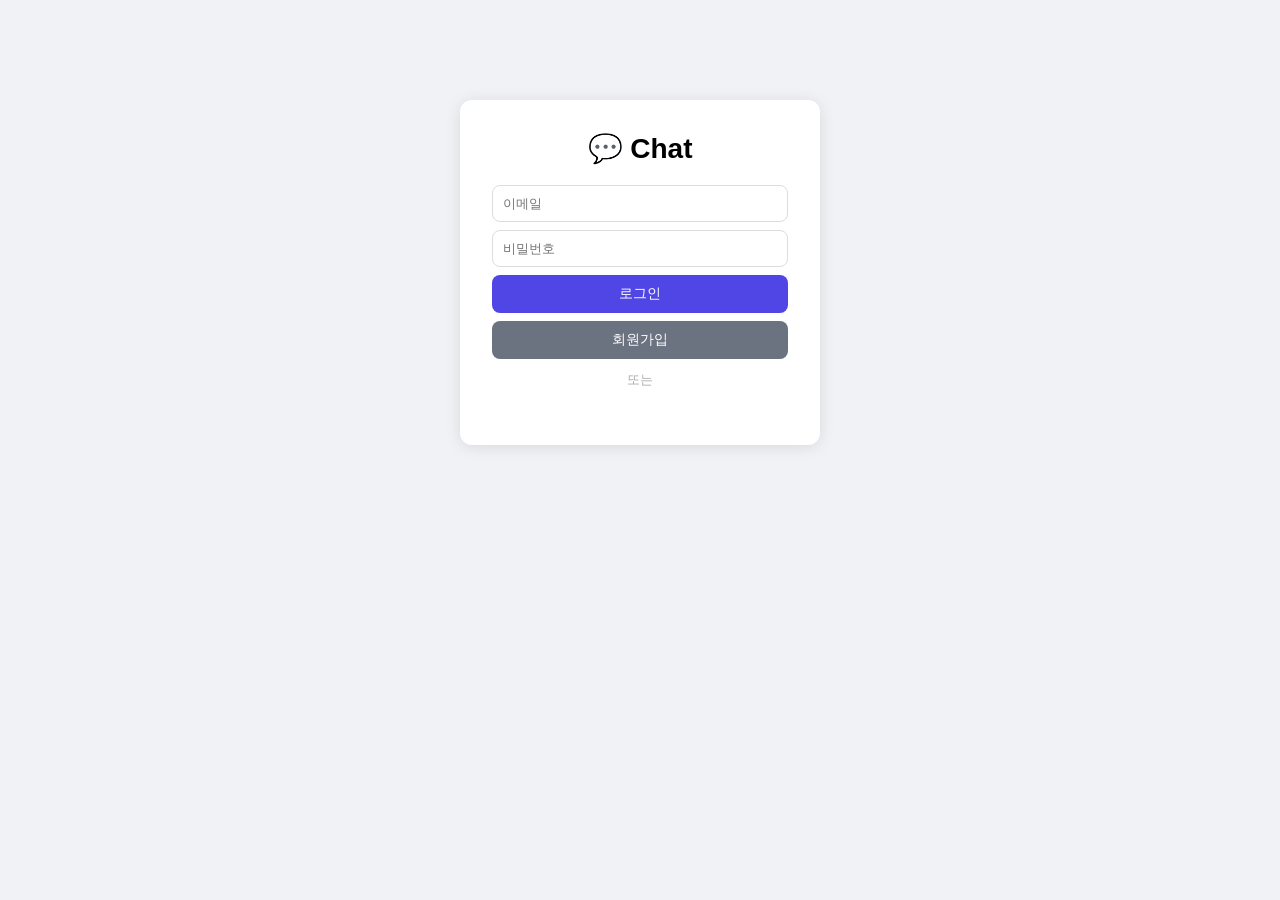
==== chat-client/index.html @ 87ee8078 "웹 oauth2.0" ====
<!DOCTYPE html>
<html lang="ko">
<head>
  <meta charset="UTF-8">
  <title>Chat — 로그인</title>
  <link rel="stylesheet" href="style.css">
  <!-- Google Identity Services SDK -->
  <script src="https://accounts.google.com/gsi/client" async defer></script>
</head>
<body>
  <div class="auth-container">
    <h1>💬 Chat</h1>

    <!-- 이메일 로그인 폼 -->
    <div class="form-group">
      <input type="email" id="email" placeholder="이메일" />
      <input type="password" id="password" placeholder="비밀번호" />
      <button id="login-btn">로그인</button>
      <button id="register-btn">회원가입</button>
    </div>

    <div class="divider">또는</div>

    <!-- Google 로그인 버튼 (SDK가 자동 렌더링) -->
    <div id="google-btn"></div>

    <p id="error-msg" class="error"></p>
  </div>

  <script type="module">
    import { emailLogin } from './js/auth.js';
    import { initGoogle } from './js/auth.js';
    import { getToken } from './js/api.js';
    import { CONFIG } from './js/config.js';

    // 이미 로그인된 경우 바로 이동
    if (getToken()) window.location.href = '/chat.html';

    // Google 초기화 — 본인 클라이언트 ID 입력
    const GOOGLE_CLIENT_ID = CONFIG.GOOGLE_CLIENT_ID;
    window.addEventListener('load', () => initGoogle(GOOGLE_CLIENT_ID));

    // 이메일 로그인
    document.getElementById('login-btn').addEventListener('click', async () => {
      const email    = document.getElementById('email').value;
      const password = document.getElementById('password').value;
      try {
        await emailLogin(email, password);
        window.location.href = '/chat.html';
      } catch (e) {
        document.getElementById('error-msg').textContent = e.message;
      }
    });

    // 회원가입
    document.getElementById('register-btn').addEventListener('click', async () => {
      const email    = document.getElementById('email').value;
      const password = document.getElementById('password').value;
      const name     = prompt('이름을 입력하세요');
      try {
        const res = await fetch('http://localhost:3000/auth/register', {
          method: 'POST',
          headers: { 'Content-Type': 'application/json' },
          body: JSON.stringify({ email, password, name }),
        });
        if (!res.ok) throw new Error('회원가입 실패');
        alert('회원가입 완료! 로그인해주세요.');
      } catch (e) {
        document.getElementById('error-msg').textContent = e.message;
      }
    });
  </script>
</body>
</html>
---- chat-client/style.css ----
/* style.css */
* { box-sizing: border-box; margin: 0; padding: 0; }
body { font-family: sans-serif; background: #f0f2f5; }

/* 로그인 */
.auth-container {
  max-width: 360px; margin: 100px auto;
  background: #fff; padding: 32px; border-radius: 12px;
  box-shadow: 0 2px 16px rgba(0,0,0,0.1);
  display: flex; flex-direction: column; align-items: center; gap: 12px;
}
.auth-container h1 { font-size: 28px; margin-bottom: 8px; }
.form-group { width: 100%; display: flex; flex-direction: column; gap: 8px; }
.form-group input  { padding: 10px; border: 1px solid #ddd; border-radius: 8px; }
.form-group button { padding: 10px; border: none; border-radius: 8px;
  background: #4f46e5; color: #fff; cursor: pointer; font-size: 14px; }
.form-group button:last-child { background: #6b7280; }
.divider { color: #aaa; font-size: 13px; }
.error { color: red; font-size: 13px; }

/* 채팅 레이아웃 */
.chat-container { display: flex; height: 100vh; }

.sidebar {
  width: 280px; background: #fff;
  border-right: 1px solid #e5e7eb;
  display: flex; flex-direction: column;
}
.sidebar-header {
  padding: 16px; display: flex;
  justify-content: space-between; align-items: center;
  border-bottom: 1px solid #e5e7eb; font-weight: bold;
}
.sidebar-header button {
  font-size: 12px; padding: 4px 8px;
  border: 1px solid #ddd; border-radius: 6px;
  background: #fff; cursor: pointer;
}
#chat-list { list-style: none; overflow-y: auto; flex: 1; }
.user-item {
  display: flex; align-items: center; gap: 10px;
  padding: 12px 16px; cursor: pointer; border-bottom: 1px solid #f3f4f6;
}
.user-item:hover { background: #f9fafb; }
.user-item p { font-size: 12px; color: #9ca3af; white-space: nowrap;
  overflow: hidden; text-overflow: ellipsis; max-width: 160px; }
.badge {
  margin-left: auto; background: #4f46e5; color: #fff;
  border-radius: 99px; padding: 2px 7px; font-size: 11px;
}

/* 온라인 점 */
.dot { width: 8px; height: 8px; border-radius: 50%; flex-shrink: 0; }
.dot.online  { background: #22c55e; }
.dot.offline { background: #d1d5db; }

/* 채팅 메인 */
.chat-main { flex: 1; display: flex; flex-direction: column; }
.chat-header {
  padding: 16px; font-weight: bold;
  border-bottom: 1px solid #e5e7eb; background: #fff;
}
.messages { flex: 1; overflow-y: auto; padding: 16px;
  display: flex; flex-direction: column; gap: 8px; }
.message {
  max-width: 60%; padding: 10px 14px;
  border-radius: 16px; font-size: 14px; line-height: 1.5;
}
.message.mine   { align-self: flex-end; background: #4f46e5; color: #fff; }
.message.theirs { align-self: flex-start; background: #fff;
  border: 1px solid #e5e7eb; color: #111; }
.input-area {
  display: flex; gap: 8px; padding: 12px;
  border-top: 1px solid #e5e7eb; background: #fff;
}
.input-area input  { flex: 1; padding: 10px; border: 1px solid #ddd;
  border-radius: 8px; outline: none; }
.input-area button { padding: 10px 18px; background: #4f46e5; color: #fff;
  border: none; border-radius: 8px; cursor: pointer; }
.input-area button:disabled { background: #d1d5db; cursor: not-allowed; }
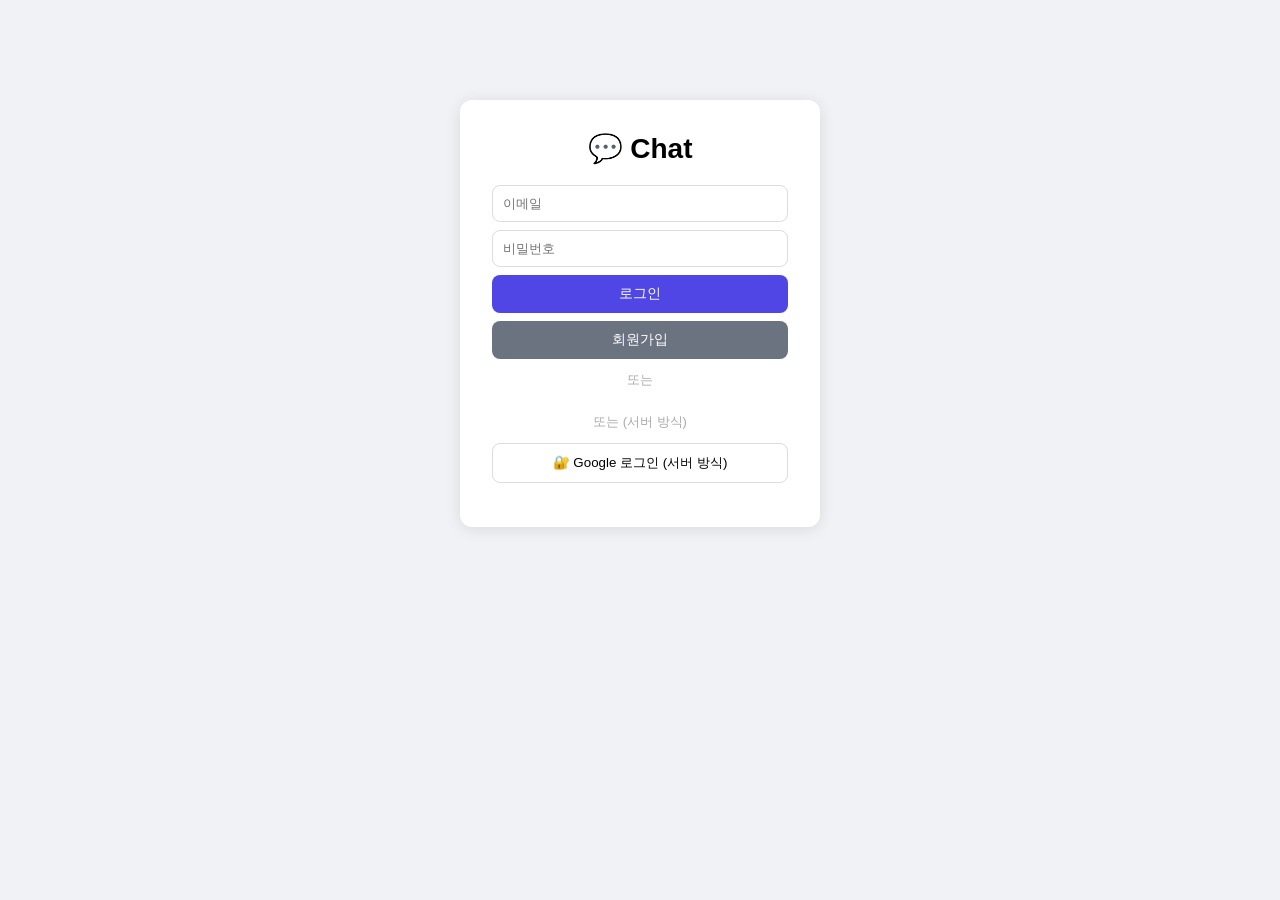
==== commit abacaf46: "feat: 채팅 Web UI 완성" ====
--- a/chat-client/index.html
+++ b/chat-client/index.html
@@ -23,6 +23,14 @@
 
     <!-- Google 로그인 버튼 (SDK가 자동 렌더링) -->
     <div id="google-btn"></div>
+
+    <div class="divider">또는 (서버 방식)</div>
+    <a href="http://localhost:3000/auth/google/login" style="width:100%">
+      <button style="width:100%; padding:10px; border:1px solid #ddd;
+          border-radius:8px; background:#fff; cursor:pointer;">
+        🔐 Google 로그인 (서버 방식)
+      </button>
+    </a>
 
     <p id="error-msg" class="error"></p>
   </div>
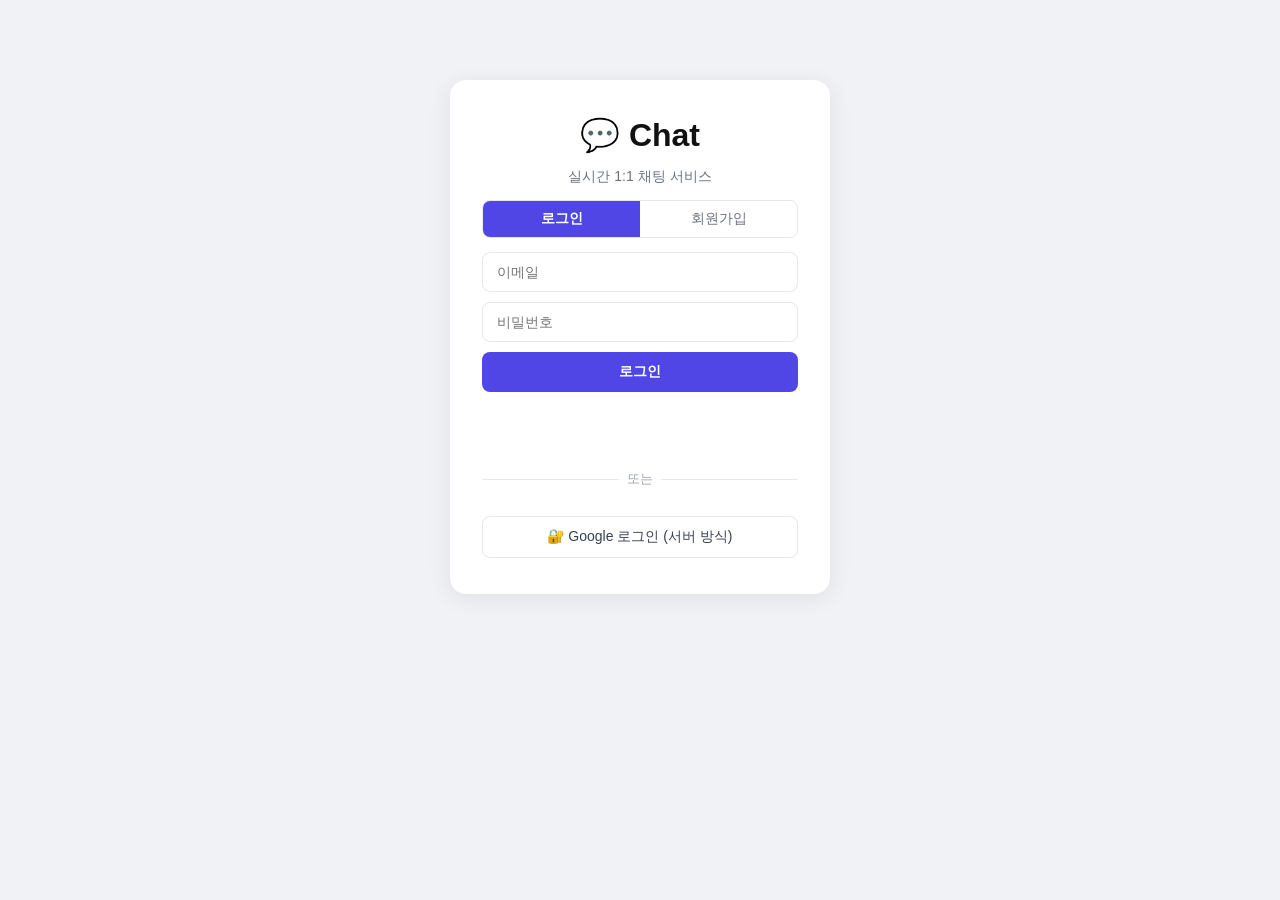
==== commit 73511822: "feat: Docker Compose + Google OAuth + Web UI 완성" ====
--- a/chat-client/index.html
+++ b/chat-client/index.html
@@ -2,81 +2,150 @@
 <html lang="ko">
 <head>
   <meta charset="UTF-8">
+  <meta name="viewport" content="width=device-width, initial-scale=1.0">
   <title>Chat — 로그인</title>
   <link rel="stylesheet" href="style.css">
-  <!-- Google Identity Services SDK -->
   <script src="https://accounts.google.com/gsi/client" async defer></script>
 </head>
 <body>
   <div class="auth-container">
     <h1>💬 Chat</h1>
+    <p class="subtitle">실시간 1:1 채팅 서비스</p>
 
-    <!-- 이메일 로그인 폼 -->
-    <div class="form-group">
-      <input type="email" id="email" placeholder="이메일" />
-      <input type="password" id="password" placeholder="비밀번호" />
-      <button id="login-btn">로그인</button>
-      <button id="register-btn">회원가입</button>
+    <!-- 탭 -->
+    <div class="tab-group">
+      <button class="tab active" data-tab="login">로그인</button>
+      <button class="tab" data-tab="register">회원가입</button>
     </div>
+
+    <!-- 로그인 폼 -->
+    <div class="form-group" id="login-form">
+      <input type="email" id="login-email" placeholder="이메일" autocomplete="email"/>
+      <input type="password" id="login-password" placeholder="비밀번호" autocomplete="current-password"/>
+      <button id="login-btn" class="btn-primary">로그인</button>
+    </div>
+
+    <!-- 회원가입 폼 -->
+    <div class="form-group hidden" id="register-form">
+      <input type="text"  id="reg-name"     placeholder="이름" />
+      <input type="email" id="reg-email"    placeholder="이메일" autocomplete="email"/>
+      <input type="password" id="reg-password" placeholder="비밀번호 (6자 이상)" autocomplete="new-password"/>
+      <input type="password" id="reg-confirm"  placeholder="비밀번호 확인" />
+      <button id="register-btn" class="btn-primary">회원가입</button>
+    </div>
+
+    <p id="error-msg" class="error"></p>
+    <p id="success-msg" class="success"></p>
 
     <div class="divider">또는</div>
 
-    <!-- Google 로그인 버튼 (SDK가 자동 렌더링) -->
+    <!-- Google 로그인 (방식 1 — SDK) -->
     <div id="google-btn"></div>
 
-    <div class="divider">또는 (서버 방식)</div>
-    <a href="http://localhost:3000/auth/google/login" style="width:100%">
-      <button style="width:100%; padding:10px; border:1px solid #ddd;
-          border-radius:8px; background:#fff; cursor:pointer;">
-        🔐 Google 로그인 (서버 방식)
-      </button>
+    <!-- Google 로그인 (방식 2 — 서버 방식) -->
+    <a href="http://localhost:3000/auth/google/login" class="btn-google-server">
+      🔐 Google 로그인 (서버 방식)
     </a>
-
-    <p id="error-msg" class="error"></p>
   </div>
 
   <script type="module">
     import { emailLogin } from './js/auth.js';
-    import { initGoogle } from './js/auth.js';
-    import { getToken } from './js/api.js';
+    import { initGoogle  } from './js/auth.js';
+    import { getToken, setToken } from './js/api.js';
     import { CONFIG } from './js/config.js';
 
-    // 이미 로그인된 경우 바로 이동
+    // URL 토큰 파싱 (방식 2 OAuth 콜백)
+    const urlParams = new URLSearchParams(window.location.search);
+    const tokenFromUrl = urlParams.get('token');
+    if (tokenFromUrl) {
+        setToken(tokenFromUrl);
+        window.history.replaceState({}, '', '/index.html');
+    }
+
+    // 이미 로그인된 경우
     if (getToken()) window.location.href = '/chat.html';
 
-    // Google 초기화 — 본인 클라이언트 ID 입력
-    const GOOGLE_CLIENT_ID = CONFIG.GOOGLE_CLIENT_ID;
-    window.addEventListener('load', () => initGoogle(GOOGLE_CLIENT_ID));
+    // Google 초기화
+    window.addEventListener('load', () => initGoogle(CONFIG.GOOGLE_CLIENT_ID));
 
-    // 이메일 로그인
+    // 탭 전환
+    document.querySelectorAll('.tab').forEach(tab => {
+      tab.addEventListener('click', () => {
+        document.querySelectorAll('.tab').forEach(t => t.classList.remove('active'));
+        tab.classList.add('active');
+        const target = tab.dataset.tab;
+        document.getElementById('login-form').classList.toggle('hidden', target !== 'login');
+        document.getElementById('register-form').classList.toggle('hidden', target !== 'register');
+        clearMessages();
+      });
+    });
+
+    // 에러/성공 메시지
+    const showError   = (msg) => { document.getElementById('error-msg').textContent = msg; };
+    const showSuccess = (msg) => { document.getElementById('success-msg').textContent = msg; };
+    const clearMessages = () => {
+      document.getElementById('error-msg').textContent = '';
+      document.getElementById('success-msg').textContent = '';
+    };
+
+    // 로그인
     document.getElementById('login-btn').addEventListener('click', async () => {
-      const email    = document.getElementById('email').value;
-      const password = document.getElementById('password').value;
+      clearMessages();
+      const email    = document.getElementById('login-email').value.trim();
+      const password = document.getElementById('login-password').value;
+
+      if (!email || !password) { showError('이메일과 비밀번호를 입력하세요'); return; }
+
       try {
+        document.getElementById('login-btn').textContent = '로그인 중...';
         await emailLogin(email, password);
         window.location.href = '/chat.html';
       } catch (e) {
-        document.getElementById('error-msg').textContent = e.message;
+        showError(e.message);
+        document.getElementById('login-btn').textContent = '로그인';
       }
     });
 
     // 회원가입
     document.getElementById('register-btn').addEventListener('click', async () => {
-      const email    = document.getElementById('email').value;
-      const password = document.getElementById('password').value;
-      const name     = prompt('이름을 입력하세요');
+      clearMessages();
+      const name     = document.getElementById('reg-name').value.trim();
+      const email    = document.getElementById('reg-email').value.trim();
+      const password = document.getElementById('reg-password').value;
+      const confirm  = document.getElementById('reg-confirm').value;
+
+      if (!name || !email || !password) { showError('모든 항목을 입력하세요'); return; }
+      if (password.length < 6) { showError('비밀번호는 6자 이상이어야 합니다'); return; }
+      if (password !== confirm) { showError('비밀번호가 일치하지 않습니다'); return; }
+
       try {
+        document.getElementById('register-btn').textContent = '가입 중...';
         const res = await fetch('http://localhost:3000/auth/register', {
           method: 'POST',
           headers: { 'Content-Type': 'application/json' },
           body: JSON.stringify({ email, password, name }),
         });
-        if (!res.ok) throw new Error('회원가입 실패');
-        alert('회원가입 완료! 로그인해주세요.');
+        const data = await res.json();
+        if (!res.ok) throw new Error(data.error || '회원가입 실패');
+        showSuccess('회원가입 완료! 로그인해주세요.');
+        document.querySelector('[data-tab="login"]').click();
       } catch (e) {
-        document.getElementById('error-msg').textContent = e.message;
+        showError(e.message);
+      } finally {
+        document.getElementById('register-btn').textContent = '회원가입';
+      }
+    });
+
+    // 엔터키
+    document.addEventListener('keydown', (e) => {
+      if (e.key !== 'Enter') return;
+      const loginForm = document.getElementById('login-form');
+      if (!loginForm.classList.contains('hidden')) {
+        document.getElementById('login-btn').click();
+      } else {
+        document.getElementById('register-btn').click();
       }
     });
   </script>
 </body>
-</html>+</html>
--- a/chat-client/style.css
+++ b/chat-client/style.css
@@ -1,80 +1,222 @@
 /* style.css */
-* { box-sizing: border-box; margin: 0; padding: 0; }
-body { font-family: sans-serif; background: #f0f2f5; }
-
-/* 로그인 */
+*, *::before, *::after { box-sizing: border-box; margin: 0; padding: 0; }
+
+body {
+  font-family: -apple-system, BlinkMacSystemFont, 'Segoe UI', sans-serif;
+  background: #f0f2f5;
+  color: #111;
+}
+
+/* ─────────────────────────────────────────
+   공통
+───────────────────────────────────────── */
+.hidden { display: none !important; }
+
+.dot {
+  width: 9px; height: 9px;
+  border-radius: 50%; flex-shrink: 0; display: inline-block;
+}
+.dot.online  { background: #22c55e; }
+.dot.offline { background: #d1d5db; }
+
+.badge {
+  background: #4f46e5; color: #fff;
+  border-radius: 99px; padding: 2px 8px;
+  font-size: 11px; font-weight: 600; flex-shrink: 0;
+}
+
+/* ─────────────────────────────────────────
+   로그인 / 회원가입
+───────────────────────────────────────── */
 .auth-container {
-  max-width: 360px; margin: 100px auto;
-  background: #fff; padding: 32px; border-radius: 12px;
-  box-shadow: 0 2px 16px rgba(0,0,0,0.1);
-  display: flex; flex-direction: column; align-items: center; gap: 12px;
-}
-.auth-container h1 { font-size: 28px; margin-bottom: 8px; }
-.form-group { width: 100%; display: flex; flex-direction: column; gap: 8px; }
-.form-group input  { padding: 10px; border: 1px solid #ddd; border-radius: 8px; }
-.form-group button { padding: 10px; border: none; border-radius: 8px;
-  background: #4f46e5; color: #fff; cursor: pointer; font-size: 14px; }
-.form-group button:last-child { background: #6b7280; }
-.divider { color: #aaa; font-size: 13px; }
-.error { color: red; font-size: 13px; }
-
-/* 채팅 레이아웃 */
-.chat-container { display: flex; height: 100vh; }
-
+  max-width: 380px; margin: 80px auto;
+  background: #fff; padding: 36px 32px;
+  border-radius: 16px;
+  box-shadow: 0 4px 24px rgba(0,0,0,0.08);
+  display: flex; flex-direction: column;
+  align-items: center; gap: 14px;
+}
+
+.auth-container h1  { font-size: 32px; }
+.auth-container .subtitle { color: #6b7280; font-size: 14px; }
+
+.tab-group {
+  display: flex; width: 100%;
+  border: 1px solid #e5e7eb; border-radius: 8px; overflow: hidden;
+}
+.tab {
+  flex: 1; padding: 9px;
+  border: none; background: #fff;
+  cursor: pointer; font-size: 14px; color: #6b7280;
+  transition: all 0.15s;
+}
+.tab.active { background: #4f46e5; color: #fff; font-weight: 600; }
+
+.form-group {
+  width: 100%; display: flex;
+  flex-direction: column; gap: 10px;
+}
+.form-group input {
+  padding: 11px 14px;
+  border: 1px solid #e5e7eb; border-radius: 8px;
+  font-size: 14px; outline: none; transition: border 0.15s;
+}
+.form-group input:focus { border-color: #4f46e5; }
+
+.btn-primary {
+  padding: 11px; border: none;
+  border-radius: 8px; background: #4f46e5;
+  color: #fff; font-size: 14px; font-weight: 600;
+  cursor: pointer; transition: background 0.15s;
+}
+.btn-primary:hover { background: #4338ca; }
+
+.divider {
+  color: #9ca3af; font-size: 13px;
+  display: flex; align-items: center; gap: 8px; width: 100%;
+}
+.divider::before, .divider::after {
+  content: ''; flex: 1; height: 1px; background: #e5e7eb;
+}
+
+.btn-google-server {
+  width: 100%; padding: 11px;
+  border: 1px solid #e5e7eb; border-radius: 8px;
+  background: #fff; font-size: 14px;
+  cursor: pointer; text-align: center;
+  text-decoration: none; color: #374151;
+  display: block; transition: background 0.15s;
+}
+.btn-google-server:hover { background: #f9fafb; }
+
+.error   { color: #ef4444; font-size: 13px; min-height: 18px; }
+.success { color: #22c55e; font-size: 13px; min-height: 18px; }
+
+/* ─────────────────────────────────────────
+   채팅 레이아웃
+───────────────────────────────────────── */
+.chat-container {
+  display: flex; height: 100vh; overflow: hidden;
+}
+
+/* 사이드바 */
 .sidebar {
-  width: 280px; background: #fff;
+  width: 300px; background: #fff;
   border-right: 1px solid #e5e7eb;
   display: flex; flex-direction: column;
-}
+  flex-shrink: 0;
+}
+
 .sidebar-header {
-  padding: 16px; display: flex;
-  justify-content: space-between; align-items: center;
-  border-bottom: 1px solid #e5e7eb; font-weight: bold;
-}
-.sidebar-header button {
-  font-size: 12px; padding: 4px 8px;
-  border: 1px solid #ddd; border-radius: 6px;
-  background: #fff; cursor: pointer;
-}
-#chat-list { list-style: none; overflow-y: auto; flex: 1; }
+  padding: 14px 16px;
+  display: flex; justify-content: space-between; align-items: center;
+  border-bottom: 1px solid #e5e7eb;
+}
+.my-info { display: flex; align-items: center; gap: 8px; font-weight: 600; }
+
+.btn-logout {
+  font-size: 12px; padding: 5px 10px;
+  border: 1px solid #e5e7eb; border-radius: 6px;
+  background: #fff; cursor: pointer; color: #6b7280;
+}
+.btn-logout:hover { background: #f9fafb; }
+
+.search-box { padding: 10px 12px; border-bottom: 1px solid #f3f4f6; }
+.search-box input {
+  width: 100%; padding: 8px 12px;
+  border: 1px solid #e5e7eb; border-radius: 8px;
+  font-size: 13px; outline: none;
+}
+.search-box input:focus { border-color: #4f46e5; }
+
+.section-title {
+  padding: 8px 16px;
+  font-size: 11px; font-weight: 600;
+  color: #9ca3af; text-transform: uppercase; letter-spacing: 0.05em;
+}
+
+.user-list { list-style: none; overflow-y: auto; }
+
 .user-item {
   display: flex; align-items: center; gap: 10px;
-  padding: 12px 16px; cursor: pointer; border-bottom: 1px solid #f3f4f6;
+  padding: 11px 16px; cursor: pointer;
+  border-bottom: 1px solid #f9fafb;
+  transition: background 0.1s;
 }
 .user-item:hover { background: #f9fafb; }
-.user-item p { font-size: 12px; color: #9ca3af; white-space: nowrap;
-  overflow: hidden; text-overflow: ellipsis; max-width: 160px; }
-.badge {
-  margin-left: auto; background: #4f46e5; color: #fff;
-  border-radius: 99px; padding: 2px 7px; font-size: 11px;
-}
-
-/* 온라인 점 */
-.dot { width: 8px; height: 8px; border-radius: 50%; flex-shrink: 0; }
-.dot.online  { background: #22c55e; }
-.dot.offline { background: #d1d5db; }
+
+.user-info { flex: 1; min-width: 0; }
+.user-info strong { font-size: 14px; display: block; }
+.last-msg {
+  font-size: 12px; color: #9ca3af;
+  white-space: nowrap; overflow: hidden; text-overflow: ellipsis;
+}
+
+.empty-item { padding: 16px; text-align: center; color: #9ca3af; font-size: 13px; }
+
+.btn-chat {
+  font-size: 12px; padding: 4px 10px;
+  border: 1px solid #4f46e5; border-radius: 6px;
+  background: #fff; color: #4f46e5;
+  cursor: pointer; flex-shrink: 0;
+}
+.btn-chat:hover { background: #4f46e5; color: #fff; }
 
 /* 채팅 메인 */
-.chat-main { flex: 1; display: flex; flex-direction: column; }
+.chat-main { flex: 1; display: flex; flex-direction: column; min-width: 0; }
+
 .chat-header {
-  padding: 16px; font-weight: bold;
+  padding: 14px 20px;
+  display: flex; align-items: center; gap: 10px;
+  font-weight: 600; font-size: 15px;
   border-bottom: 1px solid #e5e7eb; background: #fff;
 }
-.messages { flex: 1; overflow-y: auto; padding: 16px;
-  display: flex; flex-direction: column; gap: 8px; }
-.message {
-  max-width: 60%; padding: 10px 14px;
-  border-radius: 16px; font-size: 14px; line-height: 1.5;
-}
-.message.mine   { align-self: flex-end; background: #4f46e5; color: #fff; }
-.message.theirs { align-self: flex-start; background: #fff;
-  border: 1px solid #e5e7eb; color: #111; }
+
+.messages {
+  flex: 1; overflow-y: auto;
+  padding: 20px 20px; display: flex;
+  flex-direction: column; gap: 10px;
+  background: #f8fafc;
+}
+
+.empty-state {
+  text-align: center; color: #9ca3af;
+  font-size: 14px; margin: auto;
+}
+
+.message { display: flex; flex-direction: column; max-width: 65%; }
+.message.mine   { align-self: flex-end; align-items: flex-end; }
+.message.theirs { align-self: flex-start; align-items: flex-start; }
+
+.bubble {
+  padding: 10px 14px; border-radius: 16px;
+  font-size: 14px; line-height: 1.5; word-break: break-word;
+}
+.mine   .bubble { background: #4f46e5; color: #fff; border-bottom-right-radius: 4px; }
+.theirs .bubble { background: #fff; border: 1px solid #e5e7eb; border-bottom-left-radius: 4px; }
+
+.msg-time {
+  font-size: 11px; color: #9ca3af; margin-top: 3px; padding: 0 4px;
+}
+.read-mark { font-size: 11px; color: #9ca3af; padding: 0 4px; }
+
 .input-area {
-  display: flex; gap: 8px; padding: 12px;
+  display: flex; gap: 10px; padding: 14px 16px;
   border-top: 1px solid #e5e7eb; background: #fff;
 }
-.input-area input  { flex: 1; padding: 10px; border: 1px solid #ddd;
-  border-radius: 8px; outline: none; }
-.input-area button { padding: 10px 18px; background: #4f46e5; color: #fff;
-  border: none; border-radius: 8px; cursor: pointer; }
-.input-area button:disabled { background: #d1d5db; cursor: not-allowed; }+.input-area input {
+  flex: 1; padding: 10px 14px;
+  border: 1px solid #e5e7eb; border-radius: 10px;
+  font-size: 14px; outline: none;
+}
+.input-area input:focus { border-color: #4f46e5; }
+.input-area input:disabled { background: #f9fafb; }
+
+.input-area button {
+  padding: 10px 20px; background: #4f46e5;
+  color: #fff; border: none; border-radius: 10px;
+  font-size: 14px; font-weight: 600;
+  cursor: pointer; transition: background 0.15s;
+}
+.input-area button:hover:not(:disabled) { background: #4338ca; }
+.input-area button:disabled { background: #e5e7eb; color: #9ca3af; cursor: not-allowed; }
